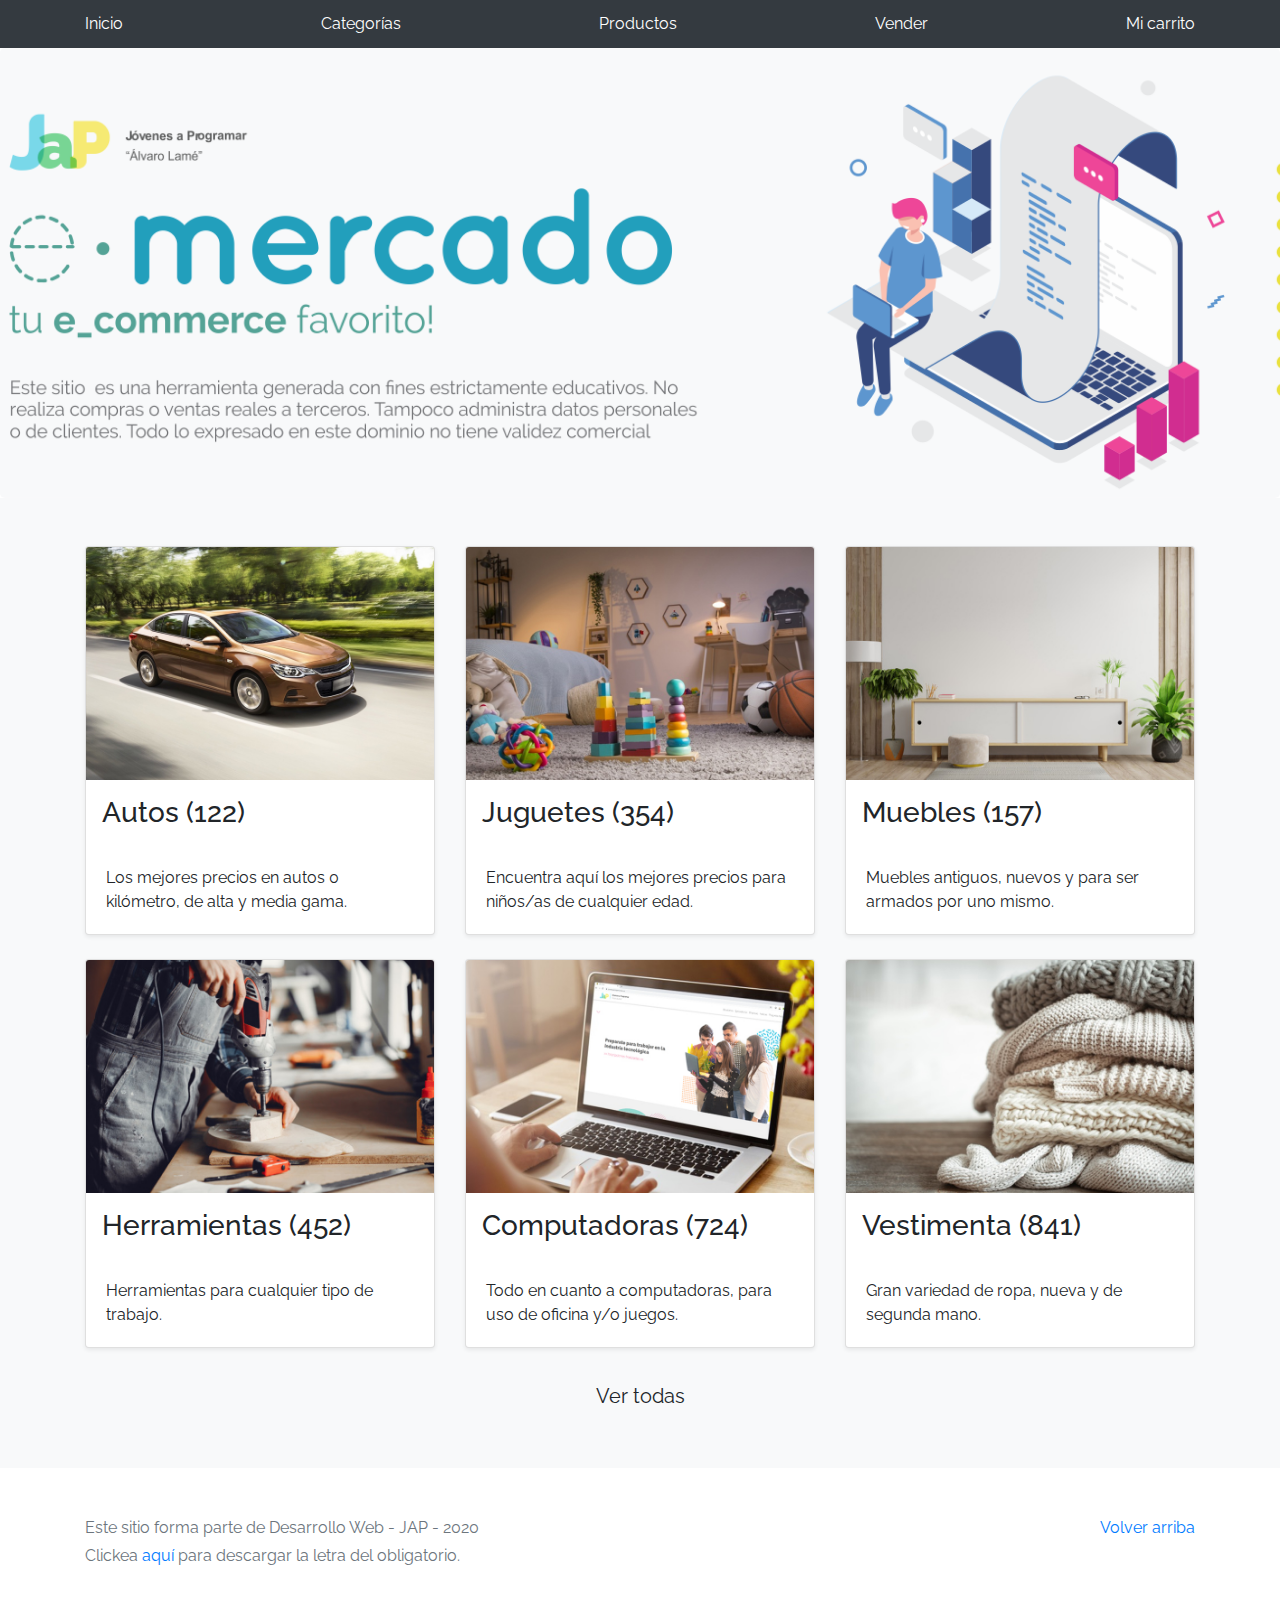
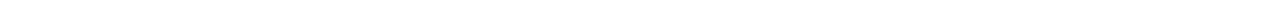
==== index.html @ db8a24e5 "Add files via upload" ====
<!DOCTYPE html>
<!-- saved from url=(0049)https://getbootstrap.com/docs/4.3/examples/album/ -->
<html lang="en">
  <head>
    <meta http-equiv="Content-Type" content="text/html; charset=UTF-8">
    <meta name="viewport" content="width=device-width, initial-scale=1, shrink-to-fit=no">
    <meta name="description" content="">
    <title>eMercado - Todo lo que busques está aquí</title>

    <link rel="canonical" href="https://getbootstrap.com/docs/4.3/examples/album/">
    <link href="https://fonts.googleapis.com/css?family=Raleway:300,300i,400,400i,700,700i,900,900i" rel="stylesheet">
    <!-- Bootstrap core CSS -->
    <link href="css/bootstrap.min.css" rel="stylesheet">
    <link href="css/styles.css" rel="stylesheet">
  </head>
  <body>
    <nav class="site-header sticky-top py-1 bg-dark">
      <div class="container d-flex flex-column flex-md-row justify-content-between">
        <a class="py-2 d-none d-md-inline-block" href="index.html">Inicio</a>
        <a class="py-2 d-none d-md-inline-block" href="categories.html">Categorías</a>
        <a class="py-2 d-none d-md-inline-block" href="products.html">Productos</a>
        <a class="py-2 d-none d-md-inline-block" href="sell.html">Vender</a>
        <a class="py-2 d-none d-md-inline-block" href="cart.html">Mi carrito</a>
      </div>
    </nav>
    <main role="main">
      <section class="jumbotron text-center">
        <div class="m-5">
          <h1></h1>
        </div>
      </section>
      <div class="album py-5 bg-light">
        <div class="container">
          <div class="row">
            <div class="col-md-4">
              <a href="categories.html" class="card mb-4 shadow-sm custom-card">
                <img class="bd-placeholder-img card-img-top"  src="img/cat1.jpg">
                <h3 class="m-3">Autos (122)</h3>
                <div class="card-body">
                  <p class="card-text">Los mejores precios en autos 0 kilómetro, de alta y media gama.</p>
                </div>
              </a>
            </div>
            <div class="col-md-4">
                <a href="categories.html" class="card mb-4 shadow-sm custom-card">
                  <img class="bd-placeholder-img card-img-top" src="img/cat2.jpg">
                  <h3 class="m-3">Juguetes (354)</h3>
                  <div class="card-body">
                    <p class="card-text">Encuentra aquí los mejores precios para niños/as de cualquier edad.</p>
                  </div>
                </a>
            </div>
            <div class="col-md-4">
                <a href="categories.html" class="card mb-4 shadow-sm custom-card">
                  <img class="bd-placeholder-img card-img-top" src="img/cat3.jpg">
                  <h3 class="m-3">Muebles (157)</h3>
                  <div class="card-body">
                    <p class="card-text">Muebles antiguos, nuevos y para ser armados por uno mismo.</p>
                  </div>
                </a>
            </div>
            <div class="col-md-4">
                <a href="categories.html" class="card mb-4 shadow-sm custom-card">
                  <img class="bd-placeholder-img card-img-top" src="img/cat4.jpg">
                  <h3 class="m-3">Herramientas (452)</h3>
                  <div class="card-body">
                    <p class="card-text">Herramientas para cualquier tipo de trabajo.</p>
                  </div>
                </a>
            </div>
            <div class="col-md-4">
                <a href="categories.html" class="card mb-4 shadow-sm custom-card">
                  <img class="bd-placeholder-img card-img-top" src="img/cat5.jpg">
                  <h3 class="m-3">Computadoras (724)</h3>
                  <div class="card-body">
                    <p class="card-text">Todo en cuanto a computadoras, para uso de oficina y/o juegos.</p>
                  </div>
                </a>
            </div>
            <div class="col-md-4">
                <a href="categories.html" class="card mb-4 shadow-sm custom-card">
                  <img class="bd-placeholder-img card-img-top" src="img/cat6.jpg">
                  <h3 class="m-3">Vestimenta (841)</h3>
                  <div class="card-body">
                    <p class="card-text">Gran variedad de ropa, nueva y de segunda mano.</p>
                  </div>
                </a>
            </div>
          </div>
          <div class="row">
              <a type="button" class="btn btn-light btn-lg btn-block" href="categories.html">Ver todas</a>
          </div>
        </div>
      </div>
    </main>
    <footer class="text-muted">
      <div class="container">
        <p class="float-right">
          <a href="#">Volver arriba</a>
        </p>
        <p>Este sitio forma parte de Desarrollo Web - JAP - 2020</p>
        <p>Clickea <a target="_blank" href="Letra.pdf">aquí</a> para descargar la letra del obligatorio.</p>
      </div>
    </footer>
    <script src="js/jquery-3.4.1.min.js"></script>
    <script src="js/bootstrap.bundle.min.js"></script>
    <script src="js/init.js"></script>
  </body>
</html>
---- css/styles.css ----
.jumbotron, .card-body, .container, .site-header{
    font-family: 'Raleway', serif !important;
}

.jumbotron .display-4{
    font-weight: bold;
}

.jumbotron {
  height: 50vh;
  padding: 5em inherit;
  margin-bottom: 0;
  background-color: #53C0FB;
  background: url('../img/cover_back.png');
  background-size: cover;
  background-position: center;
  background-repeat: no-repeat;
  color: black;
  font-weight: bold;
}

@media (min-width: 768px) {
  .jumbotron {
    padding-top: 6rem;
    padding-bottom: 6rem;
  }
}

.jumbotron p:last-child {
  margin-bottom: 0;
}

.jumbotron-heading {
  font-weight: 300;
}

.jumbotron .container {
  max-width: 40rem;
  background-color: rgba(255, 255, 255, 0.5);
  border-radius: 10px;
  text-shadow: 1px 1px 2px grey;
}

.jumbotron .lead{
  font-size: 38px;
}

footer {
  padding-top: 3rem;
  padding-bottom: 3rem;
}

footer p {
  margin-bottom: .25rem;
}

.site-header a {
  color: white;
  transition: ease-in-out color .15s;
}

.light-text {
  color: white;
}

.site-header .dropdown-menu a {
  color: black;
}

.dropzone{
  border: 2px dashed #0087F7;
  border-radius: 5px;
  background: white;
}

.alert{
  position: fixed;
  top:80px;
  width: 50%;
  left: 50%;
  transform: translate(-50%, 0);
}

.lds-ring {
  display: inline-block;
  position: relative;
  width: 64px;
  height: 64px;
  top:50%;
  left: 50%;
}
.lds-ring div {
  box-sizing: border-box;
  display: block;
  position: absolute;
  width: 51px;
  height: 51px;
  margin: 6px;
  border: 6px solid #fff;
  border-radius: 50%;
  animation: lds-ring 1.2s cubic-bezier(0.5, 0, 0.5, 1) infinite;
  border-color: #fff transparent transparent transparent;
}
.lds-ring div:nth-child(1) {
  animation-delay: -0.45s;
}
.lds-ring div:nth-child(2) {
  animation-delay: -0.3s;
}
.lds-ring div:nth-child(3) {
  animation-delay: -0.15s;
}
@keyframes lds-ring {
  0% {
    transform: rotate(0deg);
  }
  100% {
    transform: rotate(360deg);
  }
}

#spinner-wrapper{
  position: fixed;
  background-color: rgba(0,0,0,0.5);
  width:100%;
  height: 100%;
  top:0;
  left:0;
  z-index: 1021;
  display: none;
}

a.custom-card,
a.custom-card:hover {
  color: inherit;
  text-decoration: inherit;
}

.checked {
  color: orange;
}
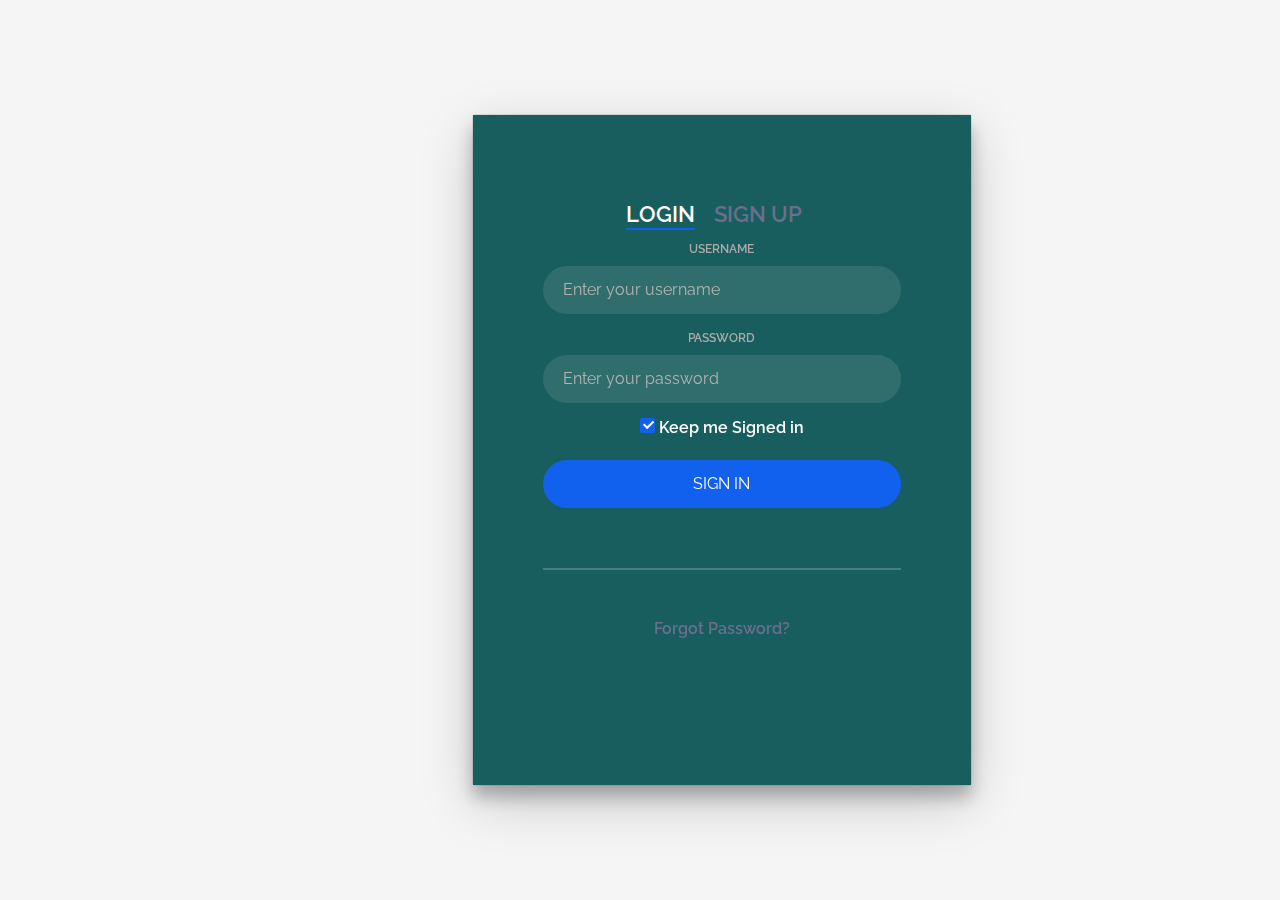
==== commit c5721ae0: "Add files via upload" ====
--- a/index.html
+++ b/index.html
@@ -14,6 +14,7 @@
     <link href="css/styles.css" rel="stylesheet">
   </head>
   <body>
+    
     <nav class="site-header sticky-top py-1 bg-dark">
       <div class="container d-flex flex-column flex-md-row justify-content-between">
         <a class="py-2 d-none d-md-inline-block" href="index.html">Inicio</a>
@@ -105,5 +106,6 @@
     <script src="js/jquery-3.4.1.min.js"></script>
     <script src="js/bootstrap.bundle.min.js"></script>
     <script src="js/init.js"></script>
+    <script>inicio();</script>
   </body>
 </html>--- a/css/styles.css
+++ b/css/styles.css
@@ -138,4 +138,206 @@
 
 .checked {
   color: orange;
+}
+
+body {
+  margin: 0;
+  color: #6a6f8c;
+  background: #c8c8c8;
+  font: 600 16px/18px 'Open Sans', sans-serif
+}
+
+.login-box {
+  width: 100%;
+  margin: auto;
+  max-width: 525px;
+  min-height: 670px;
+  position: relative;
+  background: url(https://images.unsplash.com/photo-1507208773393-40d9fc670acf?ixlib=rb-1.2.1&ixid=eyJhcHBfaWQiOjEyMDd9&auto=format&fit=crop&w=1268&q=80) no-repeat center;
+  box-shadow: 0 12px 15px 0 rgba(0, 0, 0, .24), 0 17px 50px 0 rgba(0, 0, 0, .19)
+}
+
+.login-snip {
+  width: 100%;
+  height: 100%;
+  position: absolute;
+  padding: 90px 70px 50px 70px;
+  background: rgba(0, 77, 77, .9)
+}
+
+.login-snip .login,
+.login-snip .sign-up-form {
+  top: 0;
+  left: 0;
+  right: 0;
+  bottom: 0;
+  position: absolute;
+  transform: rotateY(180deg);
+  backface-visibility: hidden;
+  transition: all .4s linear
+}
+
+.login-snip .sign-in,
+.login-snip .sign-up,
+.login-space .group .check {
+  display: none
+}
+
+.login-snip .tab,
+.login-space .group .label,
+.login-space .group .button {
+  text-transform: uppercase
+}
+
+.login-snip .tab {
+  font-size: 22px;
+  margin-right: 15px;
+  padding-bottom: 5px;
+  margin: 0 15px 10px 0;
+  display: inline-block;
+  border-bottom: 2px solid transparent
+}
+
+.login-snip .sign-in:checked+.tab,
+.login-snip .sign-up:checked+.tab {
+  color: #fff;
+  border-color: #1161ee
+}
+
+.login-space {
+  min-height: 345px;
+  position: relative;
+  perspective: 1000px;
+  transform-style: preserve-3d
+}
+
+.login-space .group {
+  margin-bottom: 15px
+}
+
+.login-space .group .label,
+.login-space .group .input,
+.login-space .group .button {
+  width: 100%;
+  color: #fff;
+  display: block
+}
+
+.login-space .group .input,
+.login-space .group .button {
+  border: none;
+  padding: 15px 20px;
+  border-radius: 25px;
+  background: rgba(255, 255, 255, .1)
+}
+
+.login-space .group input[data-type="password"] {
+  text-security: circle;
+  -webkit-text-security: circle
+}
+
+.login-space .group .label {
+  color: #aaa;
+  font-size: 12px
+}
+
+.login-space .group .button {
+  background: #1161ee
+}
+
+.login-space .group label .icon {
+  width: 15px;
+  height: 15px;
+  border-radius: 2px;
+  position: relative;
+  display: inline-block;
+  background: rgba(255, 255, 255, .1)
+}
+
+.login-space .group label .icon:before,
+.login-space .group label .icon:after {
+  content: '';
+  width: 10px;
+  height: 2px;
+  background: #fff;
+  position: absolute;
+  transition: all .2s ease-in-out 0s
+}
+
+.login-space .group label .icon:before {
+  left: 3px;
+  width: 5px;
+  bottom: 6px;
+  transform: scale(0) rotate(0)
+}
+
+.login-space .group label .icon:after {
+  top: 6px;
+  right: 0;
+  transform: scale(0) rotate(0)
+}
+
+.login-space .group .check:checked+label {
+  color: #fff
+}
+
+.login-space .group .check:checked+label .icon {
+  background: #1161ee
+}
+
+.login-space .group .check:checked+label .icon:before {
+  transform: scale(1) rotate(45deg)
+}
+
+.login-space .group .check:checked+label .icon:after {
+  transform: scale(1) rotate(-45deg)
+}
+
+.login-snip .sign-in:checked+.tab+.sign-up+.tab+.login-space .login {
+  transform: rotate(0)
+}
+
+.login-snip .sign-up:checked+.tab+.login-space .sign-up-form {
+  transform: rotate(0)
+}
+
+*,
+:after,
+:before {
+  box-sizing: border-box
+}
+
+.clearfix:after,
+.clearfix:before {
+  content: '';
+  display: table
+}
+
+.clearfix:after {
+  clear: both;
+  display: block
+}
+
+a {
+  color: inherit;
+  text-decoration: none
+}
+
+.hr {
+  height: 2px;
+  margin: 60px 0 50px 0;
+  background: rgba(255, 255, 255, .2)
+}
+
+.foot {
+  text-align: center
+}
+
+.card {
+  width: 500px;
+  left: 100px
+}
+
+::placeholder {
+  color: #b3b3b3
 }